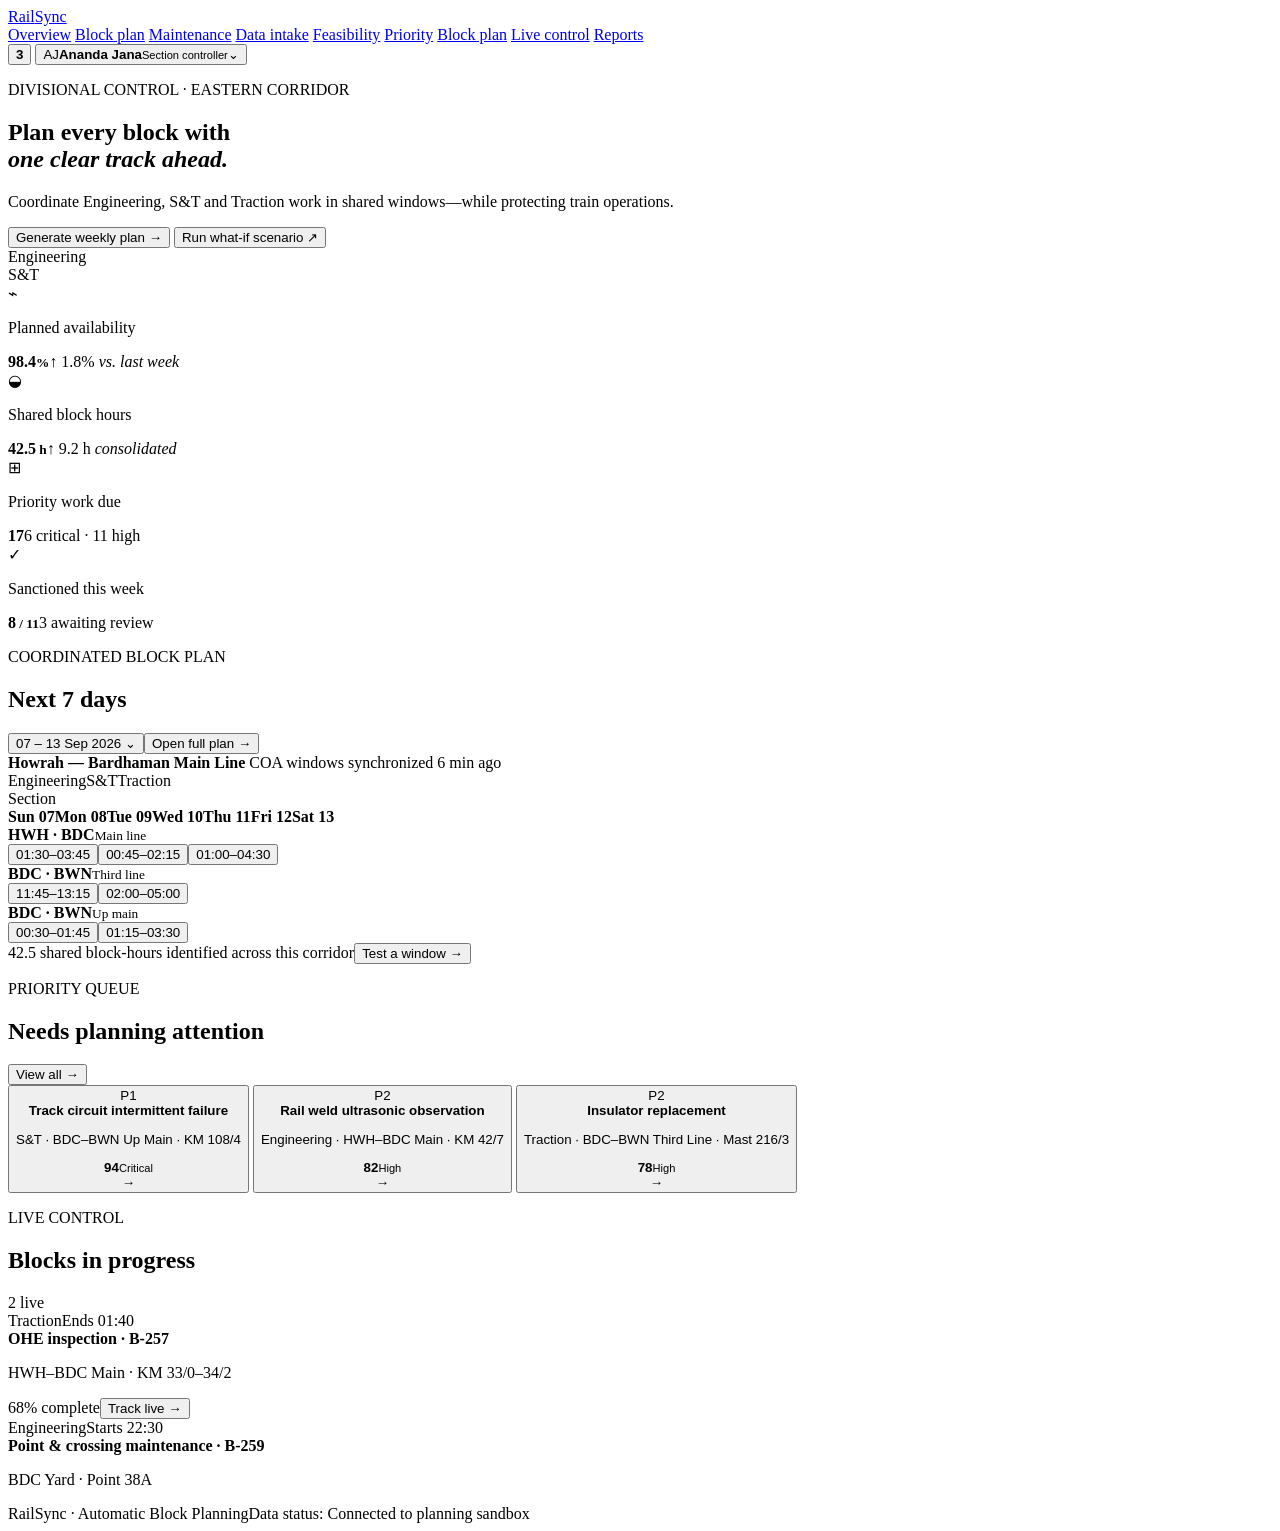
==== index.html @ 8b746b7d "Initial commit" ====
<!doctype html>
<html lang="en">
  <head>
    <meta charset="UTF-8" />
    <meta name="viewport" content="width=device-width, initial-scale=1.0" />
    <title>RailSync | Automatic Block Planning</title>
    <link rel="preconnect" href="https://fonts.googleapis.com" />
    <link rel="preconnect" href="https://fonts.gstatic.com" crossorigin />
    <link href="https://fonts.googleapis.com/css2?family=DM+Sans:wght@400;500;600;700&family=Manrope:wght@500;600;700;800&display=swap" rel="stylesheet" />
    <link rel="stylesheet" href="/static/styles.css" />
    <link rel="stylesheet" href="/static/overrides.css" />
  </head>
  <body>
    <div class="app-shell">
      <header class="topbar">
        <a class="brand" href="#overview" aria-label="RailSync dashboard">
          <span class="brand-mark" aria-hidden="true"><i></i><i></i><i></i></span>
          <span>Rail<span>Sync</span></span>
        </a>
        <nav class="main-nav" aria-label="Primary navigation">
          <a class="nav-link active" href="#overview">Overview</a>
          <a class="nav-link" href="#plan">Block plan</a>
          <a class="nav-link" href="#tasks">Maintenance</a>
          <a class="nav-link" href="/intake">Data intake</a>
          <a class="nav-link" href="/feasibility">Feasibility</a>
          <a class="nav-link" href="/priority">Priority</a>
          <a class="nav-link" href="/planner">Block plan</a>
          <a class="nav-link" href="#live">Live control</a>
          <a class="nav-link" href="#reports">Reports</a>
        </nav>
        <div class="topbar-actions">
          <button class="icon-button" aria-label="Notifications"><span class="bell"></span><b>3</b></button>
          <button class="profile" aria-label="Open user menu"><span class="avatar">AJ</span><span class="profile-copy"><strong>Ananda Jana</strong><small>Section controller</small></span><span class="chevron">⌄</span></button>
        </div>
      </header>

      <main>
        <section class="hero" id="overview">
          <div class="hero-copy">
            <p class="eyebrow"><span></span> DIVISIONAL CONTROL · EASTERN CORRIDOR</p>
            <h1>Plan every block with<br /><em>one clear track ahead.</em></h1>
            <p class="hero-description">Coordinate Engineering, S&amp;T and Traction work in shared windows—while protecting train operations.</p>
            <div class="hero-actions">
              <button class="primary-button" data-action="generate-plan">Generate weekly plan <span>→</span></button>
              <button class="text-button" data-action="what-if">Run what-if scenario <span>↗</span></button>
            </div>
          </div>
          <div class="rail-illustration" aria-label="Illustration of a railway corridor with planned maintenance windows" role="img">
            <div class="sun"></div><div class="cloud cloud-one"></div><div class="cloud cloud-two"></div>
            <div class="hills hill-back"></div><div class="hills hill-front"></div>
            <div class="signal"><span></span><b></b></div>
            <div class="poles"><i></i><i></i><i></i><i></i></div>
            <div class="track"><i></i><i></i></div>
            <div class="train"><span class="train-window"></span><span class="train-window"></span><span class="train-window"></span><b></b></div>
            <div class="plan-chip chip-one"><span></span> Engineering</div>
            <div class="plan-chip chip-two"><span></span> S&amp;T</div>
          </div>
        </section>

        <section class="summary-grid" aria-label="Key planning indicators">
          <article class="metric-card"><div class="metric-icon blue">⌁</div><div><p>Planned availability</p><strong>98.4<small>%</small></strong><span class="positive">↑ 1.8% <em>vs. last week</em></span></div></article>
          <article class="metric-card"><div class="metric-icon amber">◒</div><div><p>Shared block hours</p><strong>42.5<small> h</small></strong><span class="positive">↑ 9.2 h <em>consolidated</em></span></div></article>
          <article class="metric-card"><div class="metric-icon violet">⊞</div><div><p>Priority work due</p><strong>17</strong><span class="muted-line">6 critical · 11 high</span></div></article>
          <article class="metric-card"><div class="metric-icon green">✓</div><div><p>Sanctioned this week</p><strong>8<small> / 11</small></strong><span class="muted-line">3 awaiting review</span></div></article>
        </section>

        <section class="workspace" id="plan">
          <div class="section-heading"><div><p class="eyebrow"><span></span> COORDINATED BLOCK PLAN</p><h2>Next 7 days</h2></div><div class="heading-actions"><button class="period-button">07 – 13 Sep 2026 <span>⌄</span></button><button class="outline-button" data-action="open-plan">Open full plan <span>→</span></button></div></div>
          <div class="planner-card">
            <div class="timeline-toolbar"><div><strong>Howrah — Bardhaman Main Line</strong><span class="route-status"><i></i> COA windows synchronized 6 min ago</span></div><div class="legend"><span><i class="eng"></i>Engineering</span><span><i class="st"></i>S&amp;T</span><span><i class="trd"></i>Traction</span></div></div>
            <div class="timeline-wrap">
              <div class="time-head"><span>Section</span><div><b>Sun 07</b><b>Mon 08</b><b>Tue 09</b><b>Wed 10</b><b>Thu 11</b><b>Fri 12</b><b>Sat 13</b></div></div>
              <div class="timeline-row"><div class="route-name"><strong>HWH · BDC</strong><small>Main line</small></div><div class="track-lane"><span class="today-line"></span><button class="block eng-block block-a" data-block="B-264"><i></i> 01:30–03:45</button><button class="block st-block block-b" data-block="B-281"><i></i> 00:45–02:15</button><button class="block combo-block block-c" data-block="B-290"><i></i><i></i><i></i> 01:00–04:30</button></div></div>
              <div class="timeline-row"><div class="route-name"><strong>BDC · BWN</strong><small>Third line</small></div><div class="track-lane"><button class="block trd-block block-d" data-block="B-267"><i></i> 11:45–13:15</button><button class="block combo-block block-e" data-block="B-284"><i></i><i></i> 02:00–05:00</button></div></div>
              <div class="timeline-row"><div class="route-name"><strong>BDC · BWN</strong><small>Up main</small></div><div class="track-lane"><button class="block st-block block-f" data-block="B-275"><i></i> 00:30–01:45</button><button class="block eng-block block-g" data-block="B-298"><i></i> 01:15–03:30</button></div></div>
            </div>
            <div class="planner-footer"><span><i class="spark"></i> 42.5 shared block-hours identified across this corridor</span><button class="text-button compact" data-action="what-if">Test a window <span>→</span></button></div>
          </div>
        </section>

        <section class="lower-grid">
          <section class="priority-panel" id="tasks"><div class="section-heading compact-heading"><div><p class="eyebrow"><span></span> PRIORITY QUEUE</p><h2>Needs planning attention</h2></div><button class="text-button compact" data-action="open-tasks">View all <span>→</span></button></div><div class="task-list">
            <button class="task-row" data-task="Signal 24"><span class="priority critical">P1</span><div><strong>Track circuit intermittent failure</strong><p>S&amp;T · BDC–BWN Up Main · KM 108/4</p></div><div class="task-score"><strong>94</strong><small>Critical</small></div><span class="row-arrow">→</span></button>
            <button class="task-row" data-task="Track 79"><span class="priority high">P2</span><div><strong>Rail weld ultrasonic observation</strong><p>Engineering · HWH–BDC Main · KM 42/7</p></div><div class="task-score"><strong>82</strong><small>High</small></div><span class="row-arrow">→</span></button>
            <button class="task-row" data-task="OHE 33"><span class="priority high">P2</span><div><strong>Insulator replacement</strong><p>Traction · BDC–BWN Third Line · Mast 216/3</p></div><div class="task-score"><strong>78</strong><small>High</small></div><span class="row-arrow">→</span></button>
          </div></section>
          <aside class="control-panel" id="live"><div class="section-heading compact-heading"><div><p class="eyebrow"><span></span> LIVE CONTROL</p><h2>Blocks in progress</h2></div><span class="live-pill"><i></i> 2 live</span></div><div class="live-block"><div class="live-top"><span class="department-tag traction">Traction</span><span>Ends 01:40</span></div><strong>OHE inspection · B-257</strong><p>HWH–BDC Main · KM 33/0–34/2</p><div class="progress"><span style="width:68%"></span></div><div class="live-foot"><span>68% complete</span><button data-action="track-live">Track live →</button></div></div><div class="live-block muted-block"><div class="live-top"><span class="department-tag engineering">Engineering</span><span>Starts 22:30</span></div><strong>Point &amp; crossing maintenance · B-259</strong><p>BDC Yard · Point 38A</p></div></aside>
        </section>
      </main>
      <footer><span>RailSync · Automatic Block Planning</span><span>Data status: <i></i> Connected to planning sandbox</span></footer>
    </div>
    <div class="modal-backdrop" hidden><section class="modal" role="dialog" aria-modal="true" aria-labelledby="modal-title"><button class="modal-close" aria-label="Close dialog">×</button><p class="eyebrow"><span></span> PLANNING ASSISTANT</p><h2 id="modal-title">Weekly plan ready for review</h2><p id="modal-body">The optimizer has consolidated compatible work into COA-approved windows. Review operational impact before submitting for sanction.</p><div class="modal-actions"><button class="primary-button">Review proposed plan <span>→</span></button><button class="outline-button modal-cancel">Close</button></div></section></div>
    <script src="/static/app.js"></script>
  </body>
</html>
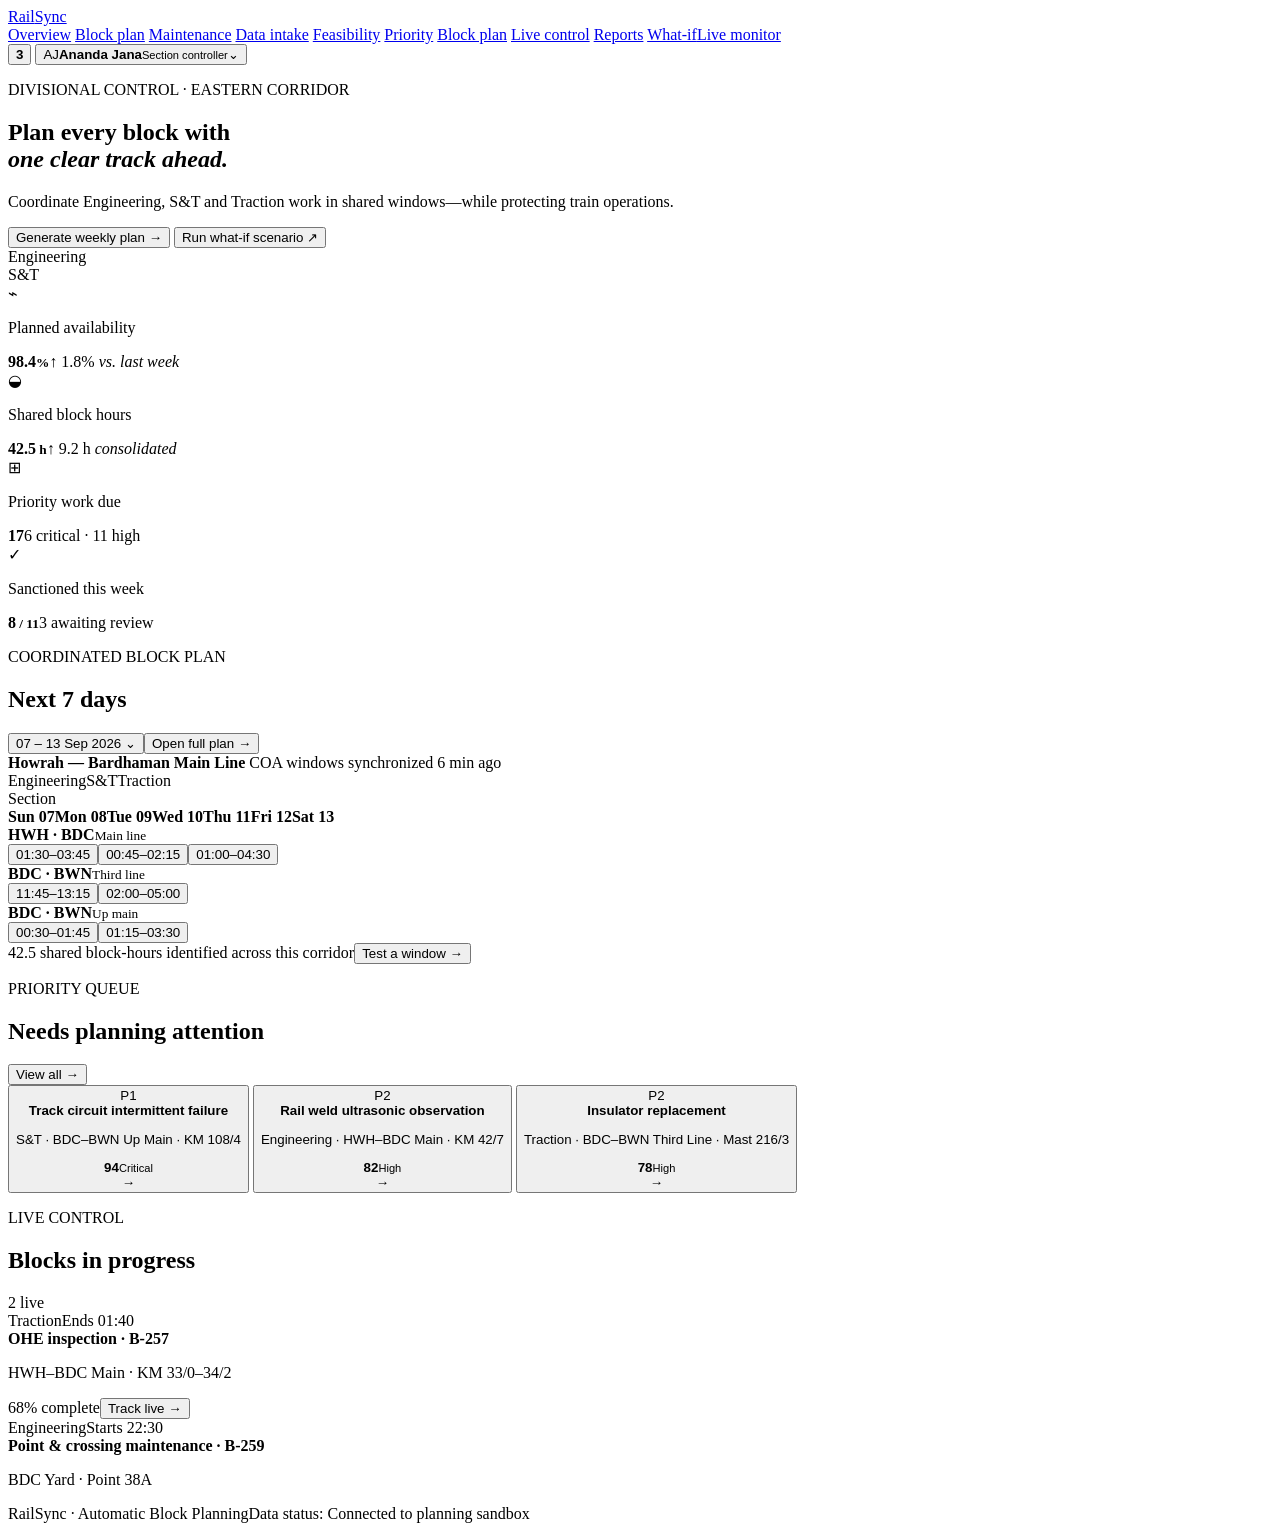
==== commit 67c14d14: "fix: migrate setup to Python 3.12 and add live monitoring and simulation assets" ====
--- a/index.html
+++ b/index.html
@@ -27,7 +27,7 @@
           <a class="nav-link" href="/planner">Block plan</a>
           <a class="nav-link" href="#live">Live control</a>
           <a class="nav-link" href="#reports">Reports</a>
-        </nav>
+        <a class="nav-link" href="/what-if">What-if</a><a class="nav-link" href="/live-monitor">Live monitor</a></nav>
         <div class="topbar-actions">
           <button class="icon-button" aria-label="Notifications"><span class="bell"></span><b>3</b></button>
           <button class="profile" aria-label="Open user menu"><span class="avatar">AJ</span><span class="profile-copy"><strong>Ananda Jana</strong><small>Section controller</small></span><span class="chevron">⌄</span></button>
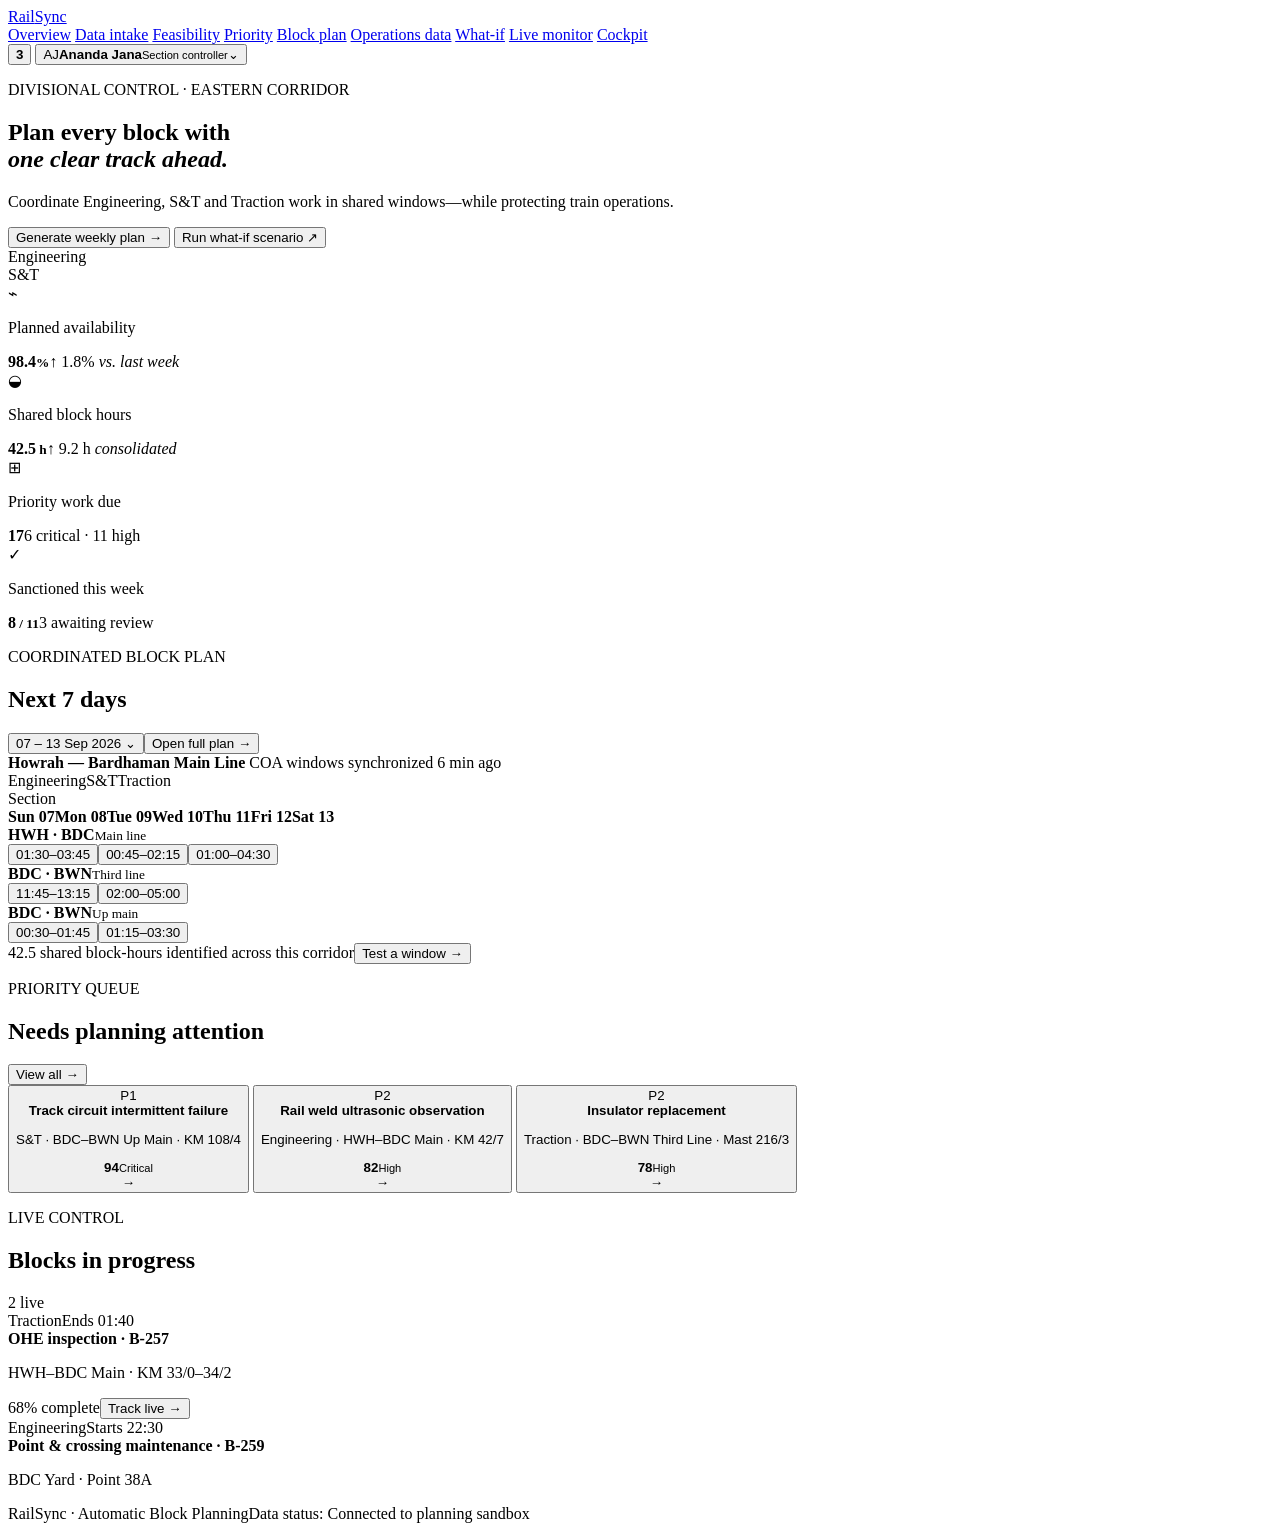
==== commit 991fbc27: "updated the nav bar" ====
--- a/index.html
+++ b/index.html
@@ -18,16 +18,16 @@
           <span>Rail<span>Sync</span></span>
         </a>
         <nav class="main-nav" aria-label="Primary navigation">
-          <a class="nav-link active" href="#overview">Overview</a>
-          <a class="nav-link" href="#plan">Block plan</a>
-          <a class="nav-link" href="#tasks">Maintenance</a>
+          <a class="nav-link active" href="/">Overview</a>
           <a class="nav-link" href="/intake">Data intake</a>
           <a class="nav-link" href="/feasibility">Feasibility</a>
           <a class="nav-link" href="/priority">Priority</a>
           <a class="nav-link" href="/planner">Block plan</a>
-          <a class="nav-link" href="#live">Live control</a>
-          <a class="nav-link" href="#reports">Reports</a>
-        <a class="nav-link" href="/what-if">What-if</a><a class="nav-link" href="/live-monitor">Live monitor</a></nav>
+          <a class="nav-link" href="/operations-data">Operations data</a>
+          <a class="nav-link" href="/what-if">What-if</a>
+          <a class="nav-link" href="/live-monitor">Live monitor</a>
+          <a class="nav-link" href="/cockpit">Cockpit</a>
+        </nav>
         <div class="topbar-actions">
           <button class="icon-button" aria-label="Notifications"><span class="bell"></span><b>3</b></button>
           <button class="profile" aria-label="Open user menu"><span class="avatar">AJ</span><span class="profile-copy"><strong>Ananda Jana</strong><small>Section controller</small></span><span class="chevron">⌄</span></button>
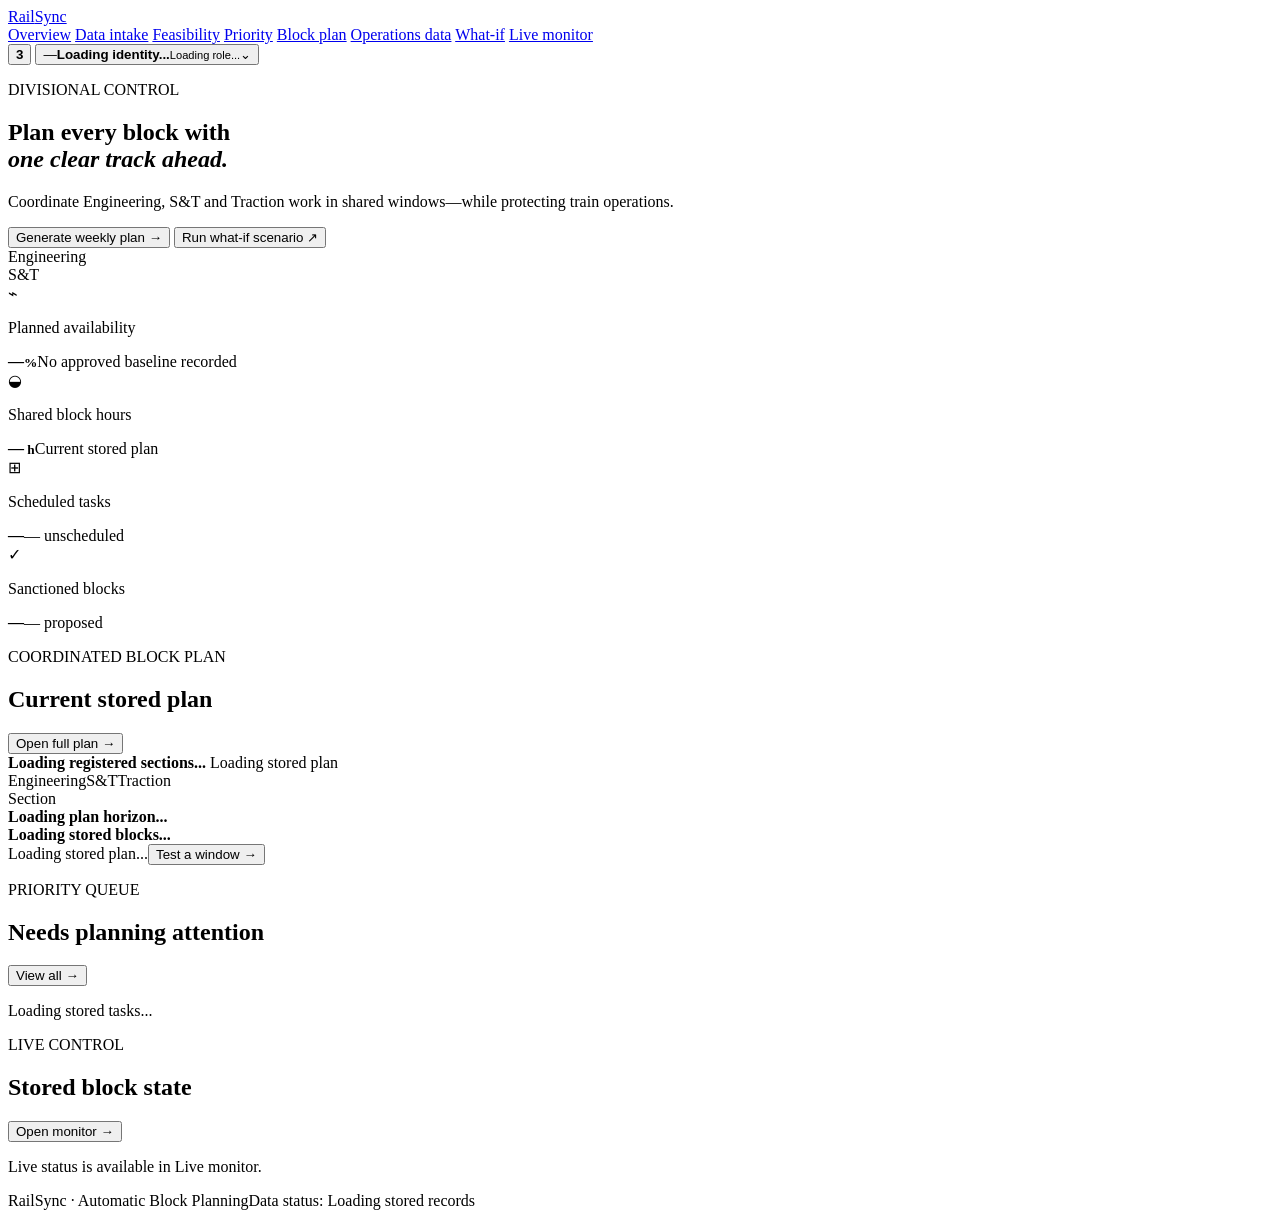
==== commit c56203ed: "update files" ====
--- a/index.html
+++ b/index.html
@@ -26,23 +26,22 @@
           <a class="nav-link" href="/operations-data">Operations data</a>
           <a class="nav-link" href="/what-if">What-if</a>
           <a class="nav-link" href="/live-monitor">Live monitor</a>
-          <a class="nav-link" href="/cockpit">Cockpit</a>
         </nav>
         <div class="topbar-actions">
           <button class="icon-button" aria-label="Notifications"><span class="bell"></span><b>3</b></button>
-          <button class="profile" aria-label="Open user menu"><span class="avatar">AJ</span><span class="profile-copy"><strong>Ananda Jana</strong><small>Section controller</small></span><span class="chevron">⌄</span></button>
+          <button class="profile" aria-label="Open user menu"><span class="avatar" id="profile-avatar">—</span><span class="profile-copy"><strong>Loading identity...</strong><small>Loading role...</small></span><span class="chevron">⌄</span></button>
         </div>
       </header>
 
       <main>
         <section class="hero" id="overview">
           <div class="hero-copy">
-            <p class="eyebrow"><span></span> DIVISIONAL CONTROL · EASTERN CORRIDOR</p>
+            <p class="eyebrow"><span></span> DIVISIONAL CONTROL</p>
             <h1>Plan every block with<br /><em>one clear track ahead.</em></h1>
             <p class="hero-description">Coordinate Engineering, S&amp;T and Traction work in shared windows—while protecting train operations.</p>
-            <div class="hero-actions">
-              <button class="primary-button" data-action="generate-plan">Generate weekly plan <span>→</span></button>
-              <button class="text-button" data-action="what-if">Run what-if scenario <span>↗</span></button>
+              <div class="hero-actions">
+                <button class="primary-button" data-route="/planner">Generate weekly plan <span>→</span></button>
+                <button class="text-button" data-route="/what-if">Run what-if scenario <span>↗</span></button>
             </div>
           </div>
           <div class="rail-illustration" aria-label="Illustration of a railway corridor with planned maintenance windows" role="img">
@@ -58,36 +57,30 @@
         </section>
 
         <section class="summary-grid" aria-label="Key planning indicators">
-          <article class="metric-card"><div class="metric-icon blue">⌁</div><div><p>Planned availability</p><strong>98.4<small>%</small></strong><span class="positive">↑ 1.8% <em>vs. last week</em></span></div></article>
-          <article class="metric-card"><div class="metric-icon amber">◒</div><div><p>Shared block hours</p><strong>42.5<small> h</small></strong><span class="positive">↑ 9.2 h <em>consolidated</em></span></div></article>
-          <article class="metric-card"><div class="metric-icon violet">⊞</div><div><p>Priority work due</p><strong>17</strong><span class="muted-line">6 critical · 11 high</span></div></article>
-          <article class="metric-card"><div class="metric-icon green">✓</div><div><p>Sanctioned this week</p><strong>8<small> / 11</small></strong><span class="muted-line">3 awaiting review</span></div></article>
+          <article class="metric-card"><div class="metric-icon blue">⌁</div><div><p>Planned availability</p><strong id="metric-availability">—<small>%</small></strong><span id="metric-availability-note" class="muted-line">No approved baseline recorded</span></div></article>
+          <article class="metric-card"><div class="metric-icon amber">◒</div><div><p>Shared block hours</p><strong id="metric-hours">—<small> h</small></strong><span class="muted-line">Current stored plan</span></div></article>
+          <article class="metric-card"><div class="metric-icon violet">⊞</div><div><p>Scheduled tasks</p><strong id="metric-tasks">—</strong><span id="metric-unscheduled" class="muted-line">— unscheduled</span></div></article>
+          <article class="metric-card"><div class="metric-icon green">✓</div><div><p>Sanctioned blocks</p><strong id="metric-sanctioned">—</strong><span id="metric-proposed" class="muted-line">— proposed</span></div></article>
         </section>
 
         <section class="workspace" id="plan">
-          <div class="section-heading"><div><p class="eyebrow"><span></span> COORDINATED BLOCK PLAN</p><h2>Next 7 days</h2></div><div class="heading-actions"><button class="period-button">07 – 13 Sep 2026 <span>⌄</span></button><button class="outline-button" data-action="open-plan">Open full plan <span>→</span></button></div></div>
+          <div class="section-heading"><div><p class="eyebrow"><span></span> COORDINATED BLOCK PLAN</p><h2>Current stored plan</h2></div><div class="heading-actions"><button class="outline-button" data-route="/planner">Open full plan <span>→</span></button></div></div>
           <div class="planner-card">
-            <div class="timeline-toolbar"><div><strong>Howrah — Bardhaman Main Line</strong><span class="route-status"><i></i> COA windows synchronized 6 min ago</span></div><div class="legend"><span><i class="eng"></i>Engineering</span><span><i class="st"></i>S&amp;T</span><span><i class="trd"></i>Traction</span></div></div>
+            <div class="timeline-toolbar"><div><strong id="overview-section-title">Loading registered sections...</strong><span id="overview-route-status" class="route-status"><i></i> Loading stored plan</span></div><div class="legend"><span><i class="eng"></i>Engineering</span><span><i class="st"></i>S&amp;T</span><span><i class="trd"></i>Traction</span></div></div>
             <div class="timeline-wrap">
-              <div class="time-head"><span>Section</span><div><b>Sun 07</b><b>Mon 08</b><b>Tue 09</b><b>Wed 10</b><b>Thu 11</b><b>Fri 12</b><b>Sat 13</b></div></div>
-              <div class="timeline-row"><div class="route-name"><strong>HWH · BDC</strong><small>Main line</small></div><div class="track-lane"><span class="today-line"></span><button class="block eng-block block-a" data-block="B-264"><i></i> 01:30–03:45</button><button class="block st-block block-b" data-block="B-281"><i></i> 00:45–02:15</button><button class="block combo-block block-c" data-block="B-290"><i></i><i></i><i></i> 01:00–04:30</button></div></div>
-              <div class="timeline-row"><div class="route-name"><strong>BDC · BWN</strong><small>Third line</small></div><div class="track-lane"><button class="block trd-block block-d" data-block="B-267"><i></i> 11:45–13:15</button><button class="block combo-block block-e" data-block="B-284"><i></i><i></i> 02:00–05:00</button></div></div>
-              <div class="timeline-row"><div class="route-name"><strong>BDC · BWN</strong><small>Up main</small></div><div class="track-lane"><button class="block st-block block-f" data-block="B-275"><i></i> 00:30–01:45</button><button class="block eng-block block-g" data-block="B-298"><i></i> 01:15–03:30</button></div></div>
+              <div class="time-head"><span>Section</span><div id="overview-time-head"><b>Loading plan horizon...</b></div></div>
+              <div id="overview-timeline-rows"><div class="timeline-row"><div class="route-name"><strong>Loading stored blocks...</strong></div></div></div>
             </div>
-            <div class="planner-footer"><span><i class="spark"></i> 42.5 shared block-hours identified across this corridor</span><button class="text-button compact" data-action="what-if">Test a window <span>→</span></button></div>
+            <div class="planner-footer"><span id="overview-plan-status"><i class="spark"></i> Loading stored plan...</span><button class="text-button compact" data-route="/what-if">Test a window <span>→</span></button></div>
           </div>
         </section>
 
         <section class="lower-grid">
-          <section class="priority-panel" id="tasks"><div class="section-heading compact-heading"><div><p class="eyebrow"><span></span> PRIORITY QUEUE</p><h2>Needs planning attention</h2></div><button class="text-button compact" data-action="open-tasks">View all <span>→</span></button></div><div class="task-list">
-            <button class="task-row" data-task="Signal 24"><span class="priority critical">P1</span><div><strong>Track circuit intermittent failure</strong><p>S&amp;T · BDC–BWN Up Main · KM 108/4</p></div><div class="task-score"><strong>94</strong><small>Critical</small></div><span class="row-arrow">→</span></button>
-            <button class="task-row" data-task="Track 79"><span class="priority high">P2</span><div><strong>Rail weld ultrasonic observation</strong><p>Engineering · HWH–BDC Main · KM 42/7</p></div><div class="task-score"><strong>82</strong><small>High</small></div><span class="row-arrow">→</span></button>
-            <button class="task-row" data-task="OHE 33"><span class="priority high">P2</span><div><strong>Insulator replacement</strong><p>Traction · BDC–BWN Third Line · Mast 216/3</p></div><div class="task-score"><strong>78</strong><small>High</small></div><span class="row-arrow">→</span></button>
-          </div></section>
-          <aside class="control-panel" id="live"><div class="section-heading compact-heading"><div><p class="eyebrow"><span></span> LIVE CONTROL</p><h2>Blocks in progress</h2></div><span class="live-pill"><i></i> 2 live</span></div><div class="live-block"><div class="live-top"><span class="department-tag traction">Traction</span><span>Ends 01:40</span></div><strong>OHE inspection · B-257</strong><p>HWH–BDC Main · KM 33/0–34/2</p><div class="progress"><span style="width:68%"></span></div><div class="live-foot"><span>68% complete</span><button data-action="track-live">Track live →</button></div></div><div class="live-block muted-block"><div class="live-top"><span class="department-tag engineering">Engineering</span><span>Starts 22:30</span></div><strong>Point &amp; crossing maintenance · B-259</strong><p>BDC Yard · Point 38A</p></div></aside>
+          <section class="priority-panel" id="tasks"><div class="section-heading compact-heading"><div><p class="eyebrow"><span></span> PRIORITY QUEUE</p><h2>Needs planning attention</h2></div><button class="text-button compact" data-route="/intake">View all <span>→</span></button></div><div id="overview-task-list" class="task-list"><p class="muted-line">Loading stored tasks...</p></div></section>
+          <aside class="control-panel" id="live"><div class="section-heading compact-heading"><div><p class="eyebrow"><span></span> LIVE CONTROL</p><h2>Stored block state</h2></div><button class="text-button compact" data-route="/live-monitor">Open monitor <span>→</span></button></div><div id="overview-live-state" class="live-block"><p class="muted-line">Live status is available in Live monitor.</p></div></aside>
         </section>
       </main>
-      <footer><span>RailSync · Automatic Block Planning</span><span>Data status: <i></i> Connected to planning sandbox</span></footer>
+      <footer><span>RailSync · Automatic Block Planning</span><span id="overview-data-status">Data status: <i></i> Loading stored records</span></footer>
     </div>
     <div class="modal-backdrop" hidden><section class="modal" role="dialog" aria-modal="true" aria-labelledby="modal-title"><button class="modal-close" aria-label="Close dialog">×</button><p class="eyebrow"><span></span> PLANNING ASSISTANT</p><h2 id="modal-title">Weekly plan ready for review</h2><p id="modal-body">The optimizer has consolidated compatible work into COA-approved windows. Review operational impact before submitting for sanction.</p><div class="modal-actions"><button class="primary-button">Review proposed plan <span>→</span></button><button class="outline-button modal-cancel">Close</button></div></section></div>
     <script src="/static/app.js"></script>
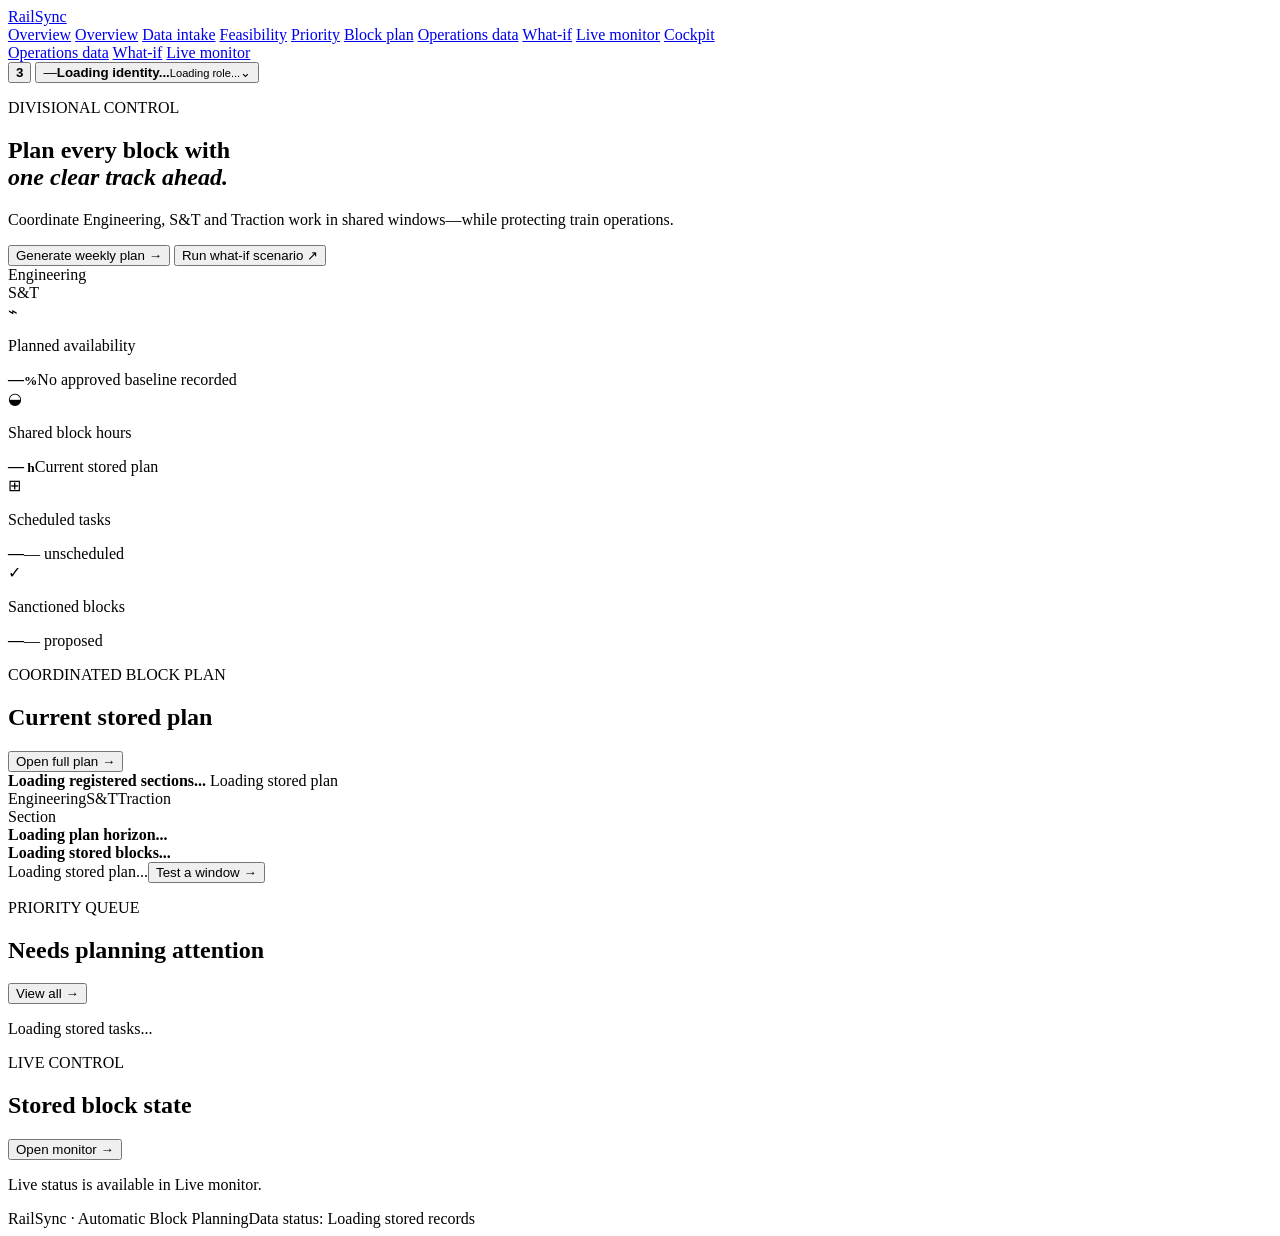
==== commit add75dff: "Merge branch 'main' of https://github.com/sohamjana2k25-prog/railSYSTEM" ====
--- a/index.html
+++ b/index.html
@@ -19,10 +19,16 @@
         </a>
         <nav class="main-nav" aria-label="Primary navigation">
           <a class="nav-link active" href="/">Overview</a>
+          <a class="nav-link active" href="/">Overview</a>
           <a class="nav-link" href="/intake">Data intake</a>
           <a class="nav-link" href="/feasibility">Feasibility</a>
           <a class="nav-link" href="/priority">Priority</a>
           <a class="nav-link" href="/planner">Block plan</a>
+          <a class="nav-link" href="/operations-data">Operations data</a>
+          <a class="nav-link" href="/what-if">What-if</a>
+          <a class="nav-link" href="/live-monitor">Live monitor</a>
+          <a class="nav-link" href="/cockpit">Cockpit</a>
+        </nav>
           <a class="nav-link" href="/operations-data">Operations data</a>
           <a class="nav-link" href="/what-if">What-if</a>
           <a class="nav-link" href="/live-monitor">Live monitor</a>
